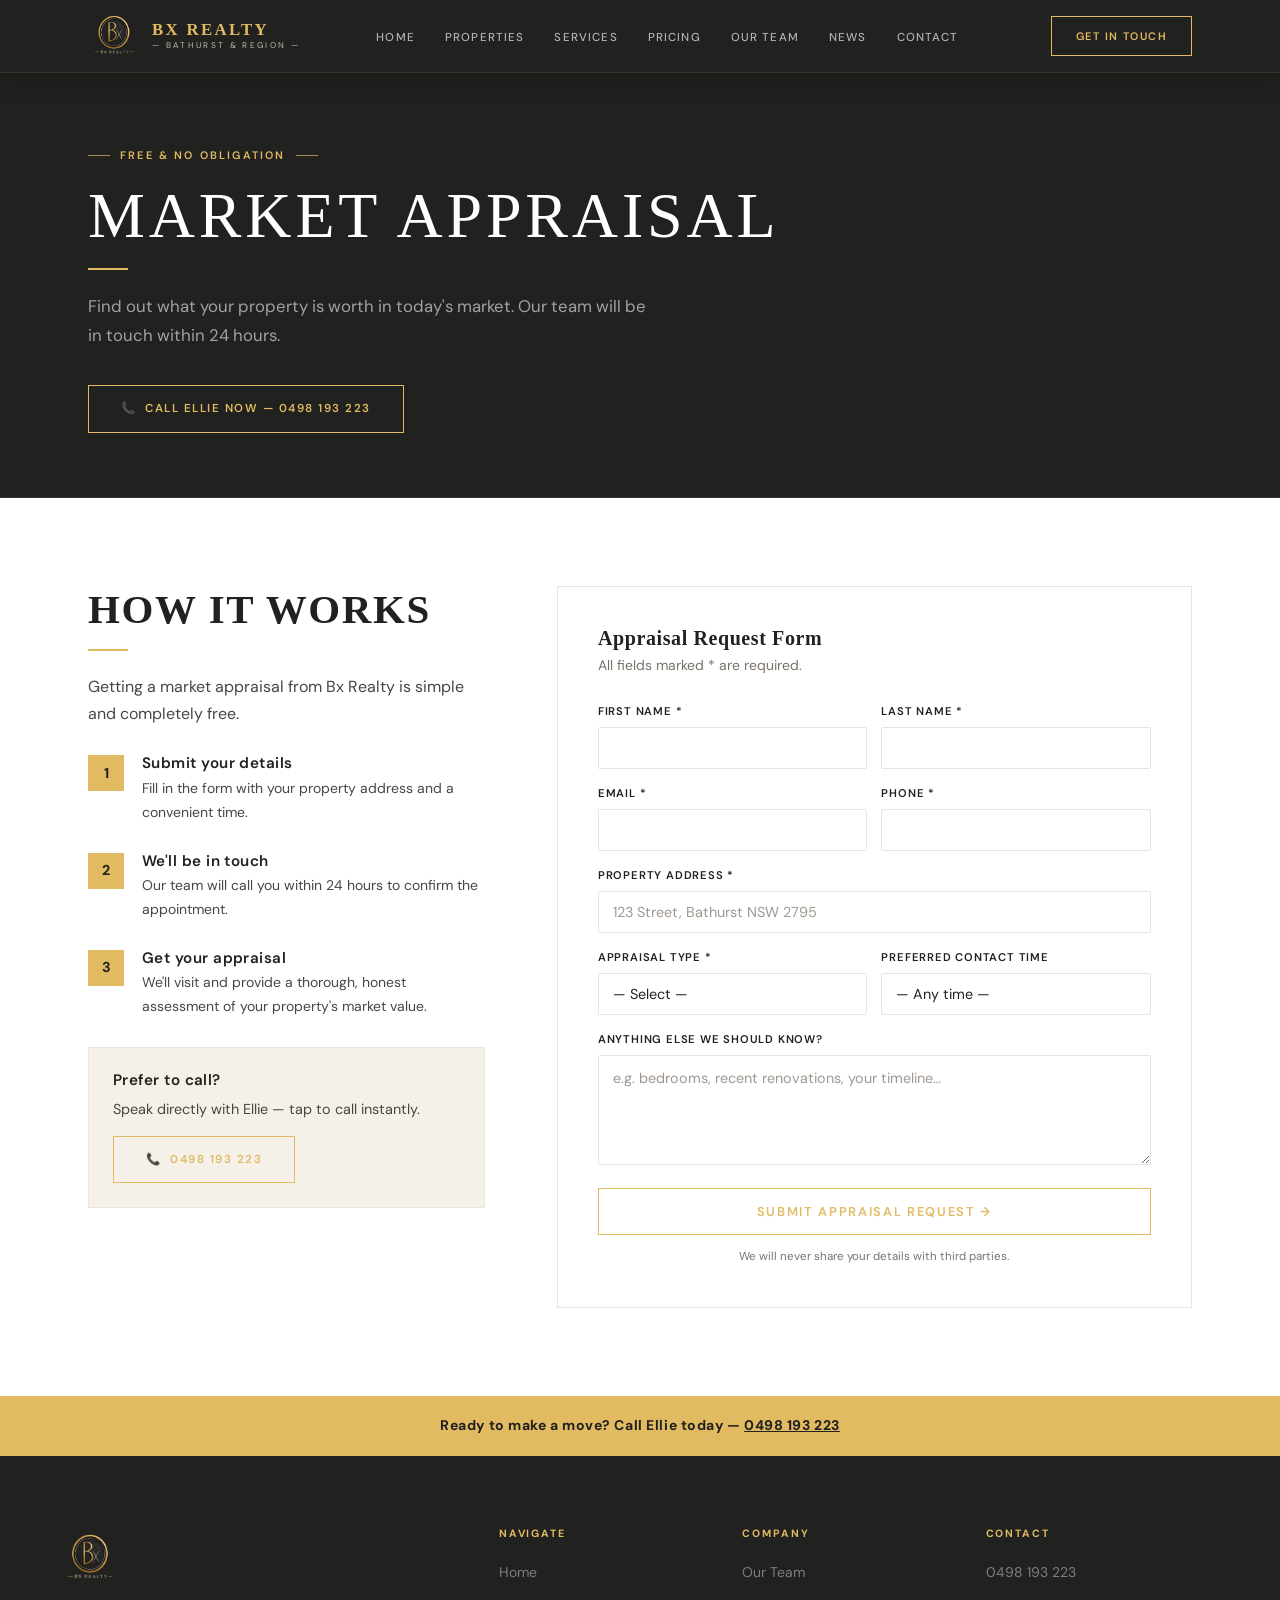
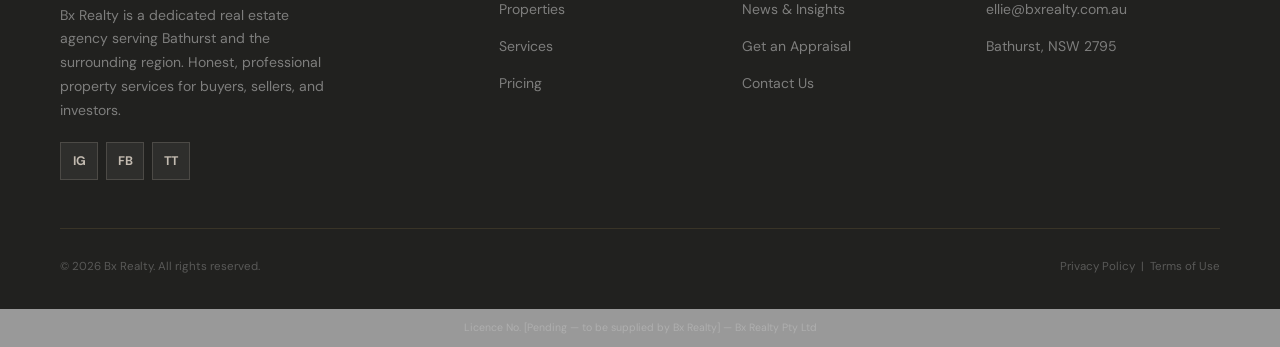
==== appraisal.html @ 663d51fe "Add files via upload" ====
<!DOCTYPE html>
<html lang="en">
<head>
  <meta charset="UTF-8" /><meta name="viewport" content="width=device-width, initial-scale=1.0" />
  <title>Free Market Appraisal — Bx Realty Bathurst</title>
  <link rel="icon" type="image/png" href="assets/images/bxrealty-logo.png" />
  <meta name="theme-color" content="#21211f" />
  <link rel="preconnect" href="https://fonts.googleapis.com" />
  <link href="https://fonts.googleapis.com/css2?family=Cormorant+Garant:ital,wght@0,400;0,500;0,600;0,700;1,400&family=DM+Sans:ital,opsz,wght@0,9..40,400;0,9..40,500;0,9..40,600;0,9..40,700&display=swap" rel="stylesheet" />
  <link rel="stylesheet" href="style.css" />
</head>
<body>
<div id="site-nav"></div>

<div class="page-band">
  <div class="container">
    <span class="label">Free &amp; No Obligation</span>
    <h1>Market Appraisal</h1>
    <span class="rule"></span>
    <p>Find out what your property is worth in today's market. Our team will be in touch within 24 hours.</p>
    <a href="tel:0498193223" class="btn btn-gold" style="margin-top:20px;">&#x1F4DE; &nbsp;Call Ellie Now — 0498 193 223</a>
  </div>
</div>

<section class="section">
  <div class="container">
    <div class="appraisal-layout">
      <div>
        <h2>How It Works</h2>
        <span class="rule"></span>
        <p>Getting a market appraisal from Bx Realty is simple and completely free.</p>
        <div class="appraisal-steps">
          <div class="a-step"><div class="step-n">1</div><div><h4>Submit your details</h4><p>Fill in the form with your property address and a convenient time.</p></div></div>
          <div class="a-step"><div class="step-n">2</div><div><h4>We'll be in touch</h4><p>Our team will call you within 24 hours to confirm the appointment.</p></div></div>
          <div class="a-step"><div class="step-n">3</div><div><h4>Get your appraisal</h4><p>We'll visit and provide a thorough, honest assessment of your property's market value.</p></div></div>
        </div>
        <div style="background:var(--cream);border:1px solid var(--light-grey);padding:24px;">
          <h4 style="margin-bottom:8px;">Prefer to call?</h4>
          <p style="font-size:.9rem;margin-bottom:14px;">Speak directly with Ellie — tap to call instantly.</p>
          <a href="tel:0498193223" class="btn btn-gold">&#x1F4DE; &nbsp;0498 193 223</a>
        </div>
      </div>

      <div class="form-card">
        <h3 style="margin-bottom:4px;">Appraisal Request Form</h3>
        <p style="font-size:.875rem;color:var(--text-muted);margin-bottom:24px;">All fields marked * are required.</p>
        <form id="appraisal-form" novalidate>
          <div class="form-two">
            <div class="fg"><label class="dark" for="ap-fn">First name *</label><input class="fc" type="text" id="ap-fn" required /></div>
            <div class="fg"><label class="dark" for="ap-ln">Last name *</label><input class="fc" type="text" id="ap-ln" required /></div>
          </div>
          <div class="form-two">
            <div class="fg"><label class="dark" for="ap-em">Email *</label><input class="fc" type="email" id="ap-em" required /></div>
            <div class="fg"><label class="dark" for="ap-ph">Phone *</label><input class="fc" type="tel" id="ap-ph" required /></div>
          </div>
          <div class="fg"><label class="dark" for="ap-ad">Property address *</label><input class="fc" type="text" id="ap-ad" placeholder="123 Street, Bathurst NSW 2795" required /></div>
          <div class="form-two">
            <div class="fg">
              <label class="dark" for="ap-ty">Appraisal type *</label>
              <select class="fc" id="ap-ty" required>
                <option value="">— Select —</option>
                <option>Sale appraisal</option>
                <option>Rental appraisal</option>
                <option>Both sale &amp; rental</option>
              </select>
            </div>
            <div class="fg">
              <label class="dark" for="ap-ti">Preferred contact time</label>
              <select class="fc" id="ap-ti">
                <option value="">— Any time —</option>
                <option>Morning (8am – 12pm)</option>
                <option>Afternoon (12pm – 5pm)</option>
                <option>Evening (after 5pm)</option>
              </select>
            </div>
          </div>
          <div class="fg"><label class="dark" for="ap-no">Anything else we should know?</label><textarea class="fc" id="ap-no" placeholder="e.g. bedrooms, recent renovations, your timeline…"></textarea></div>
          <button type="submit" class="btn btn-gold" style="width:100%;font-size:.8rem;padding:14px;">Submit Appraisal Request &rarr;</button>
          <p style="font-size:.72rem;color:var(--text-muted);text-align:center;margin-top:12px;">We will never share your details with third parties.</p>
        </form>
        <div id="ap-success" style="display:none;text-align:center;padding:40px 0;">
          <div style="font-size:2.5rem;margin-bottom:12px;color:var(--gold);">&#x2713;</div>
          <h3 style="margin-bottom:8px;">Request received!</h3>
          <p>Thank you — we'll be in touch within 24 hours.</p>
        </div>
      </div>
    </div>
  </div>
</section>

<div id="site-footer"></div>
<script src="components.js"></script>
<script>
  document.getElementById('appraisal-form').addEventListener('submit', e => {
    e.preventDefault();
    document.getElementById('appraisal-form').style.display = 'none';
    document.getElementById('ap-success').style.display = 'block';
  });
</script>
</body>
</html>
---- style.css ----
/* ============================================================
   BX REALTY — Main Stylesheet
   Brand: Black #21211f · Gold #e1ba62 · Silver #c2bab0
   Typography: Cormorant Garant (display) + DM Sans (body)
   ============================================================ */

/* ── Variables ─────────────────────────────────────────────── */
:root {
  --black:        #21211f;
  --black-mid:    #2c2c29;
  --black-light:  #3a3a36;
  --gold:         #e1ba62;
  --gold-light:   #edcc82;
  --gold-pale:    #f7f0df;
  --gold-dim:     rgba(225,186,98,.14);
  --silver:       #c2bab0;
  --silver-light: #d8d2cb;
  --cream:        #f5f0e8;
  --light-grey:   #e8e4de;
  --mid-grey:     #a09890;
  --dark-grey:    #4a4642;
  --white:        #ffffff;
  --text:         #21211f;
  --text-muted:   #7a736c;

  --font-display: 'Cormorant Garant', Georgia, serif;
  --font-body:    'DM Sans', 'Helvetica Neue', Arial, sans-serif;

  --radius-sm: 2px;
  --radius-md: 6px;
  --radius-lg: 10px;

  --shadow-sm: 0 1px 6px rgba(33,33,31,.08);
  --shadow-md: 0 4px 24px rgba(33,33,31,.13);
  --shadow-lg: 0 12px 52px rgba(33,33,31,.20);

  --max-w:     1160px;
  --nav-h:     72px;
}

/* ── Reset ──────────────────────────────────────────────────── */
*, *::before, *::after { box-sizing: border-box; margin: 0; padding: 0; }
html { scroll-behavior: smooth; }
body {
  font-family: var(--font-body);
  font-size: 16px;
  line-height: 1.7;
  color: var(--text);
  background: var(--white);
  -webkit-font-smoothing: antialiased;
}
img { display: block; max-width: 100%; height: auto; }
a { color: inherit; text-decoration: none; }
ul { list-style: none; }
input, select, textarea, button { font-family: inherit; }

/* ── Utility ────────────────────────────────────────────────── */
.container  { max-width: var(--max-w); margin: 0 auto; padding: 0 28px; }
.section    { padding: 88px 28px; }
.section-cream { background: var(--cream); }
.section-dark  { background: var(--black); }
.sr-only { position: absolute; width: 1px; height: 1px; overflow: hidden; clip: rect(0,0,0,0); }

/* ── Typography ─────────────────────────────────────────────── */
h1, h2, h3, h4 {
  font-family: var(--font-display);
  font-weight: 600;
  line-height: 1.15;
  color: var(--black);
  letter-spacing: 0.03em;
}
h1 { font-size: clamp(2.6rem, 5vw, 4rem); font-weight: 500; text-transform: uppercase; letter-spacing: 0.06em; }
h2 { font-size: clamp(1.9rem, 3.2vw, 2.8rem); text-transform: uppercase; letter-spacing: 0.04em; }
h3 { font-size: 1.25rem; }
h4 { font-size: .95rem; font-family: var(--font-body); font-weight: 600; }
p  { color: var(--dark-grey); margin-bottom: 1rem; }
p:last-child { margin-bottom: 0; }

/* Gold rule */
.rule {
  display: block; width: 40px; height: 2px;
  background: var(--gold); margin: 16px 0 22px;
}
.rule.center { margin-left: auto; margin-right: auto; }

/* Section label — e.g. "— OUR MISSION —" */
.label {
  display: inline-flex; align-items: center; gap: 10px;
  font-family: var(--font-body);
  font-size: .68rem; font-weight: 600;
  letter-spacing: .2em; text-transform: uppercase;
  color: var(--gold); margin-bottom: 14px;
}
.label::before, .label::after {
  content: ''; display: block;
  width: 22px; height: 1px;
  background: var(--gold); opacity: .7;
}

/* ── Buttons ────────────────────────────────────────────────── */
.btn {
  display: inline-flex; align-items: center; justify-content: center; gap: 8px;
  padding: 13px 32px;
  font-family: var(--font-body);
  font-size: .72rem; font-weight: 600;
  letter-spacing: .13em; text-transform: uppercase;
  border: 1px solid transparent;
  border-radius: 0;
  cursor: pointer;
  transition: all .22s ease;
  white-space: nowrap;
  text-decoration: none;
}
.btn:active { transform: scale(.98); }

/* Gold outline — primary action */
.btn-gold   { background: transparent; color: var(--gold); border-color: var(--gold); }
.btn-gold:hover { background: var(--gold); color: var(--black); }

/* White outline — on dark backgrounds */
.btn-white  { background: transparent; color: var(--white); border-color: rgba(255,255,255,.5); }
.btn-white:hover { background: rgba(255,255,255,.1); border-color: var(--white); }

/* Dark fill */
.btn-dark   { background: var(--black); color: var(--white); border-color: var(--black); }
.btn-dark:hover { background: var(--black-mid); }

/* Silver ghost */
.btn-ghost  { background: transparent; color: var(--black); border-color: var(--silver); }
.btn-ghost:hover { border-color: var(--gold); color: var(--gold); }

/* ── Navigation ─────────────────────────────────────────────── */
.site-nav {
  position: sticky; top: 0; z-index: 100;
  background: var(--black);
  border-bottom: 1px solid rgba(225,186,98,.12);
  box-shadow: 0 2px 24px rgba(0,0,0,.35);
}
.nav-inner {
  max-width: var(--max-w); margin: 0 auto; padding: 0 28px;
  display: flex; align-items: center; justify-content: space-between;
  height: var(--nav-h);
}

/* Logo */
.nav-logo { display: flex; align-items: center; gap: 12px; }
.nav-logo img {
  height: 52px; width: auto;
}
.nav-logo-words { display: flex; flex-direction: column; line-height: 1; }
.nav-logo-words strong {
  font-family: var(--font-display); font-size: 1.05rem; font-weight: 600;
  color: var(--gold); letter-spacing: .14em; text-transform: uppercase;
}
.nav-logo-words span {
  font-size: .52rem; color: var(--silver); letter-spacing: .28em;
  text-transform: uppercase; margin-top: 3px;
}

/* Links */
.nav-links { display: flex; align-items: center; gap: 30px; }
.nav-links a {
  font-size: .72rem; font-weight: 500;
  color: rgba(255,255,255,.65);
  letter-spacing: .1em; text-transform: uppercase;
  padding-bottom: 2px;
  border-bottom: 1px solid transparent;
  transition: color .2s, border-color .2s;
}
.nav-links a:hover        { color: var(--white); }
.nav-links a.active       { color: var(--gold); border-bottom-color: var(--gold); }
.nav-cta { margin-left: 16px; padding: 10px 24px; font-size: .68rem; }

/* Hamburger */
.nav-burger {
  display: none; flex-direction: column; gap: 5px;
  background: none; border: none; cursor: pointer; padding: 4px;
}
.nav-burger span { display: block; width: 22px; height: 1.5px; background: var(--silver); transition: .3s; }

/* Mobile drawer */
.nav-drawer {
  display: none; flex-direction: column;
  background: var(--black-mid);
  border-top: 1px solid rgba(225,186,98,.1);
}
.nav-drawer.open { display: flex; }
.nav-drawer a {
  padding: 13px 28px; font-size: .72rem; font-weight: 500;
  color: rgba(255,255,255,.65); letter-spacing: .1em; text-transform: uppercase;
  border-bottom: 1px solid rgba(255,255,255,.05);
  transition: color .15s, background .15s;
}
.nav-drawer a:hover { color: var(--gold); background: rgba(225,186,98,.04); }
.nav-drawer-cta { padding: 16px 28px; }
.nav-drawer-cta .btn-gold { width: 100%; justify-content: center; }

/* ── Hero ────────────────────────────────────────────────────── */
.hero {
  background: var(--black);
  position: relative; overflow: hidden;
  min-height: 600px;
  display: flex; align-items: stretch;
}
/* Decorative gold ring — nod to the circular logo mark */
.hero::after {
  content: ''; pointer-events: none;
  position: absolute; right: -160px; top: 50%; transform: translateY(-50%);
  width: 740px; height: 740px; border-radius: 50%;
  border: 110px solid rgba(225,186,98,.045); z-index: 1;
}
.hero-inner {
  position: relative; z-index: 2;
  width: 100%; max-width: var(--max-w); margin: 0 auto;
  padding: 0 28px;
  display: grid; grid-template-columns: 1fr 1fr;
  min-height: 600px; align-items: stretch;
}
.hero-text {
  display: flex; flex-direction: column; justify-content: center;
  padding: 88px 60px 88px 0;
}
.hero-text h1 { color: var(--white); }
.hero-text p  { color: rgba(255,255,255,.62); font-size: 1rem; max-width: 380px; margin-bottom: 36px; }
.hero-actions { display: flex; gap: 14px; flex-wrap: wrap; }
.hero-stats {
  display: flex; gap: 32px;
  margin-top: 52px; padding-top: 30px;
  border-top: 1px solid rgba(255,255,255,.1);
}
.hero-stat strong {
  display: block; font-family: var(--font-display);
  font-size: 2rem; font-weight: 600; color: var(--gold); line-height: 1;
}
.hero-stat span { font-size: .65rem; color: var(--silver); text-transform: uppercase; letter-spacing: .14em; }

/* Appraisal card — right panel */
.hero-aside {
  display: flex; align-items: center;
  padding: 52px 0 52px 56px;
  border-left: 1px solid rgba(225,186,98,.16);
}
.hero-card {
  width: 100%;
  background: var(--black-mid);
  border: 1px solid rgba(225,186,98,.2);
  padding: 36px 32px;
}
.hero-card h3 {
  font-family: var(--font-display); font-size: 1.4rem;
  color: var(--white); letter-spacing: .03em; margin-bottom: 4px;
}
.hero-card > p { font-size: .875rem; color: var(--silver); margin-bottom: 20px; }

/* ── Form ─────────────────────────────────────────────────────── */
.fg { margin-bottom: 15px; }
.fg label { display: block; font-size: .7rem; font-weight: 600; letter-spacing: .07em; text-transform: uppercase; margin-bottom: 6px; }
.fg label.light { color: var(--silver); }
.fg label.dark  { color: var(--black); }
.fc {
  width: 100%; padding: 11px 14px;
  font-size: .9rem; color: var(--text);
  background: var(--white); border: 1px solid var(--light-grey);
  border-radius: var(--radius-sm);
  transition: border-color .2s, box-shadow .2s;
  -webkit-appearance: none; appearance: none;
}
.fc:focus { outline: none; border-color: var(--gold); box-shadow: 0 0 0 3px rgba(225,186,98,.13); }
.fc::placeholder { color: var(--mid-grey); }
textarea.fc { resize: vertical; min-height: 110px; line-height: 1.55; }
select.fc { cursor: pointer; }
.fc.dark-input {
  background: var(--black-light); border-color: rgba(225,186,98,.22);
  color: var(--white);
}
.fc.dark-input::placeholder { color: rgba(194,186,176,.4); }
.fc.dark-input:focus { border-color: var(--gold); }
.form-two { display: grid; grid-template-columns: 1fr 1fr; gap: 14px; }

/* ── Page Header Band ─────────────────────────────────────────── */
.page-band {
  background: var(--black);
  padding: 64px 28px;
  border-bottom: 1px solid rgba(225,186,98,.12);
}
.page-band h1 { color: var(--white); }
.page-band p  { color: rgba(255,255,255,.58); max-width: 560px; font-size: 1.05rem; margin-top: 4px; }

/* ── Listing Cards ─────────────────────────────────────────────── */
.listing-grid { display: grid; grid-template-columns: repeat(3,1fr); gap: 22px; }
.listing-card {
  background: var(--white); border: 1px solid var(--light-grey);
  transition: border-color .25s, box-shadow .25s;
}
.listing-card:hover { border-color: var(--gold); box-shadow: var(--shadow-md); }
.listing-img {
  position: relative; aspect-ratio: 16/10; overflow: hidden;
  background: var(--cream);
}
.listing-img img { width: 100%; height: 100%; object-fit: cover; transition: transform .5s; }
.listing-card:hover .listing-img img { transform: scale(1.04); }
.listing-img-ph {
  width: 100%; height: 100%; display: flex; align-items: center;
  justify-content: center; color: var(--mid-grey); font-size: .8rem; font-style: italic;
}
.badge {
  position: absolute; top: 0; left: 0;
  background: var(--gold); color: var(--black);
  font-size: .62rem; font-weight: 700; letter-spacing: .12em;
  text-transform: uppercase; padding: 6px 14px;
}
.badge.rent { background: var(--black); color: var(--gold); }
.badge.sold { background: var(--silver); color: var(--black); }
.listing-body { padding: 20px; }
.listing-price {
  font-family: var(--font-display); font-size: 1.35rem;
  font-weight: 600; color: var(--black); margin-bottom: 3px;
}
.listing-addr { font-size: .875rem; color: var(--text-muted); margin-bottom: 14px; }
.listing-feats {
  display: flex; gap: 16px; font-size: .78rem; color: var(--dark-grey);
  padding-top: 13px; border-top: 1px solid var(--light-grey);
}

/* ── Services ──────────────────────────────────────────────────── */
/* Hairline grid — matches the dark luxury brand feel */
.services-grid { display: grid; grid-template-columns: repeat(3,1fr); gap: 1px; background: var(--light-grey); }
.service-card {
  background: var(--white); padding: 40px 32px;
  transition: background .25s;
}
.service-card:hover { background: var(--cream); }
.service-icon {
  width: 52px; height: 52px; border: 1px solid rgba(225,186,98,.5);
  display: flex; align-items: center; justify-content: center;
  font-size: 1.4rem; margin-bottom: 20px; color: var(--gold);
}
.service-card h3 { margin-bottom: 10px; }
.service-card p  { font-size: .9rem; }

/* ── About strip ────────────────────────────────────────────────── */
.about-grid { display: grid; grid-template-columns: 1fr 1fr; gap: 72px; align-items: center; }
.about-img-ph {
  background: var(--cream); border: 1px solid var(--light-grey);
  aspect-ratio: 4/3;
  display: flex; align-items: center; justify-content: center;
  color: var(--mid-grey); font-size: .875rem; font-style: italic;
}
.check-list { display: flex; flex-direction: column; gap: 12px; margin: 22px 0; }
.check-item { display: flex; align-items: flex-start; gap: 12px; font-size: .9rem; color: var(--dark-grey); }
.check-icon {
  width: 20px; height: 20px; background: var(--gold); flex-shrink: 0;
  display: flex; align-items: center; justify-content: center;
  font-size: .62rem; color: var(--black); font-weight: 700; margin-top: 3px;
}

/* ── Testimonials ───────────────────────────────────────────────── */
.testi-grid { display: grid; grid-template-columns: repeat(3,1fr); gap: 22px; }
.testi-card {
  padding: 30px; border: 1px solid var(--light-grey);
  transition: border-color .25s;
}
.testi-card:hover { border-color: var(--gold); }
.testi-stars { color: var(--gold); font-size: .85rem; letter-spacing: 3px; margin-bottom: 14px; }
.testi-card blockquote {
  font-family: var(--font-display); font-style: italic;
  font-size: 1rem; color: var(--dark-grey); line-height: 1.7; margin-bottom: 18px;
}
.testi-author { font-size: .78rem; font-weight: 600; color: var(--black); letter-spacing: .06em; text-transform: uppercase; }
.testi-source { font-size: .72rem; color: var(--silver); }

/* ── Team ───────────────────────────────────────────────────────── */
.team-grid { display: grid; grid-template-columns: repeat(3,1fr); gap: 22px; }
.team-card {
  background: var(--white); padding: 36px 28px; text-align: center;
  border: 1px solid var(--light-grey);
  transition: border-color .25s, box-shadow .25s;
}
.team-card:hover { border-color: var(--gold); box-shadow: var(--shadow-md); }
.team-avatar {
  width: 92px; height: 92px; border-radius: 50%;
  margin: 0 auto 18px; overflow: hidden;
  border: 2px solid var(--gold); background: var(--cream);
}
.team-avatar-init {
  width: 100%; height: 100%; background: var(--black);
  display: flex; align-items: center; justify-content: center;
  font-family: var(--font-display); font-size: 1.6rem; font-weight: 600; color: var(--gold);
}
.team-card h3 { margin-bottom: 4px; font-size: 1.05rem; }
.team-role {
  font-size: .68rem; font-weight: 600; letter-spacing: .16em;
  text-transform: uppercase; color: var(--gold);
  display: block; margin-bottom: 12px;
}
.team-card > p { font-size: .875rem; margin-bottom: 18px; }
.team-links { display: flex; justify-content: center; gap: 10px; flex-wrap: wrap; }
.team-link {
  font-size: .7rem; font-weight: 600; color: var(--black);
  padding: 7px 14px; border: 1px solid var(--light-grey);
  letter-spacing: .06em; transition: border-color .2s, color .2s;
}
.team-link.call { background: var(--gold); color: var(--black); border-color: var(--gold); }
.team-link.call:hover { background: var(--gold-light); }
.team-link:not(.call):hover { border-color: var(--gold); color: var(--gold); }

/* ── Pricing ────────────────────────────────────────────────────── */
.pricing-grid { display: grid; grid-template-columns: 1fr 1fr; gap: 22px; max-width: 800px; margin: 0 auto; }
.pricing-card { background: var(--white); border: 1px solid var(--light-grey); padding: 40px 32px; }
.pricing-card.featured { border-color: var(--gold); }
.pricing-tag { font-size: .66rem; font-weight: 700; letter-spacing: .18em; text-transform: uppercase; color: var(--gold); margin-bottom: 10px; display: block; }
.pricing-name { font-family: var(--font-display); font-size: 1.5rem; text-transform: uppercase; letter-spacing: .03em; margin-bottom: 24px; }
.pricing-card ul { margin-bottom: 26px; }
.pricing-card li { display: flex; gap: 10px; font-size: .875rem; color: var(--dark-grey); padding: 8px 0; border-bottom: 1px solid var(--light-grey); }
.pricing-card li:last-child { border-bottom: none; }
.tick { color: var(--gold); font-weight: 700; flex-shrink: 0; }

/* ── Appraisal page ─────────────────────────────────────────────── */
.appraisal-layout { display: grid; grid-template-columns: 1fr 1.6fr; gap: 72px; align-items: start; }
.appraisal-steps { margin: 28px 0; }
.a-step { display: flex; gap: 18px; margin-bottom: 28px; }
.step-n {
  width: 36px; height: 36px; background: var(--gold); color: var(--black);
  display: flex; align-items: center; justify-content: center;
  font-weight: 700; font-size: .9rem; flex-shrink: 0;
}
.a-step h4 { margin-bottom: 4px; }
.a-step p  { font-size: .875rem; }
.form-card { background: var(--white); border: 1px solid var(--light-grey); padding: 40px; }

/* ── Contact ────────────────────────────────────────────────────── */
.contact-layout { display: grid; grid-template-columns: 1fr 1.4fr; gap: 64px; align-items: start; }
.c-details { margin: 22px 0; }
.c-item { display: flex; align-items: flex-start; gap: 14px; margin-bottom: 20px; font-size: .9rem; color: var(--dark-grey); }
.c-icon {
  width: 40px; height: 40px; background: var(--black); color: var(--gold);
  display: flex; align-items: center; justify-content: center; flex-shrink: 0; font-size: .95rem;
}
.c-label { font-size: .68rem; font-weight: 600; text-transform: uppercase; letter-spacing: .1em; color: var(--black); margin-bottom: 2px; display: block; }

/* ── Blog cards ─────────────────────────────────────────────────── */
.blog-grid { display: grid; grid-template-columns: repeat(3,1fr); gap: 22px; }
.blog-card { border: 1px solid var(--light-grey); transition: border-color .25s, box-shadow .25s; }
.blog-card:hover { border-color: var(--gold); box-shadow: var(--shadow-md); }
.blog-thumb { aspect-ratio: 16/9; overflow: hidden; background: var(--cream); display: flex; align-items: center; justify-content: center; color: var(--mid-grey); font-style: italic; font-size: .8rem; }
.blog-thumb img { width: 100%; height: 100%; object-fit: cover; transition: transform .5s; }
.blog-card:hover .blog-thumb img { transform: scale(1.04); }
.blog-body { padding: 22px; }
.blog-tag { font-size: .62rem; font-weight: 700; letter-spacing: .16em; text-transform: uppercase; color: var(--gold); margin-bottom: 8px; display: block; }
.blog-card h3 { font-size: .95rem; margin-bottom: 8px; }
.blog-card p  { font-size: .875rem; margin-bottom: 10px; }
.blog-meta { font-size: .72rem; color: var(--silver); }

/* ── Section header helpers ─────────────────────────────────────── */
.sh { margin-bottom: 52px; }
.sh.center { text-align: center; }
.sh.center .rule { margin-left: auto; margin-right: auto; }
.sh.center p { margin: 0 auto; }
.sh.split { display: flex; justify-content: space-between; align-items: flex-end; flex-wrap: wrap; gap: 16px; }
.sh p { font-size: 1rem; color: var(--dark-grey); max-width: 540px; margin-top: 0; }

/* ── Dark section text overrides ────────────────────────────────── */
.section-dark h2 { color: var(--white); }
.section-dark p  { color: rgba(255,255,255,.6); }

/* ── CTA bar ────────────────────────────────────────────────────── */
.cta-bar { background: var(--gold); padding: 18px 28px; text-align: center; }
.cta-bar p { color: var(--black); font-weight: 700; margin: 0; font-size: .875rem; letter-spacing: .04em; }
.cta-bar a { color: var(--black); font-weight: 800; text-decoration: underline; }

/* ── Social links ───────────────────────────────────────────────── */
.social-links { display: flex; gap: 8px; }
.social-link {
  width: 38px; height: 38px;
  background: rgba(255,255,255,.06); border: 1px solid rgba(194,186,176,.2);
  display: flex; align-items: center; justify-content: center;
  font-size: .78rem; font-weight: 700; color: var(--silver);
  transition: background .2s, color .2s, border-color .2s;
}
.social-link:hover { background: var(--gold); color: var(--black); border-color: var(--gold); }

/* ── Footer ─────────────────────────────────────────────────────── */
.site-footer { background: var(--black); padding: 72px 28px 32px; }
.footer-grid {
  max-width: var(--max-w); margin: 0 auto;
  display: grid; grid-template-columns: 2fr 1fr 1fr 1.2fr; gap: 48px;
  padding-bottom: 48px; margin-bottom: 28px;
  border-bottom: 1px solid rgba(225,186,98,.12);
}
.footer-logo img {
  height: 60px; width: auto;
}
.footer-brand p { font-size: .875rem; color: rgba(255,255,255,.42); margin: 16px 0 20px; max-width: 280px; }
.footer-col h4 {
  color: var(--gold); font-size: .66rem; font-weight: 700;
  text-transform: uppercase; letter-spacing: .18em;
  font-family: var(--font-body); margin-bottom: 18px;
}
.footer-col ul { display: flex; flex-direction: column; gap: 10px; }
.footer-col li a { font-size: .875rem; color: rgba(255,255,255,.42); transition: color .2s; }
.footer-col li a:hover { color: var(--gold); }
.footer-bottom {
  max-width: var(--max-w); margin: 0 auto;
  display: flex; justify-content: space-between; align-items: center;
  font-size: .72rem; color: rgba(255,255,255,.25);
  flex-wrap: wrap; gap: 8px;
}
.footer-bottom a { color: rgba(255,255,255,.25); }
.footer-bottom a:hover { color: var(--gold); }
.licence-bar {
  background: rgba(0,0,0,.4); padding: 10px 28px;
  text-align: center; font-size: .66rem; color: rgba(255,255,255,.22);
}

/* ── Responsive ─────────────────────────────────────────────────── */
@media (max-width: 960px) {
  .hero-inner      { grid-template-columns: 1fr; }
  .hero-text       { padding: 64px 24px 0; }
  .hero-aside      { padding: 36px 24px 64px; border-left: none; border-top: 1px solid rgba(225,186,98,.16); }
  .listing-grid    { grid-template-columns: repeat(2,1fr); }
  .team-grid       { grid-template-columns: repeat(2,1fr); }
  .testi-grid      { grid-template-columns: 1fr; }
  .services-grid   { grid-template-columns: repeat(2,1fr); }
  .about-grid      { grid-template-columns: 1fr; gap: 40px; }
  .contact-layout  { grid-template-columns: 1fr; }
  .appraisal-layout{ grid-template-columns: 1fr; }
  .footer-grid     { grid-template-columns: 1fr 1fr; gap: 32px; }
  .nav-links, .nav-cta { display: none; }
  .nav-burger      { display: flex; }
  .pricing-grid    { grid-template-columns: 1fr; max-width: 440px; }
  .blog-grid       { grid-template-columns: repeat(2,1fr); }
}
@media (max-width: 600px) {
  .section         { padding: 60px 20px; }
  .listing-grid    { grid-template-columns: 1fr; }
  .team-grid       { grid-template-columns: 1fr; }
  .services-grid   { grid-template-columns: 1fr; }
  .footer-grid     { grid-template-columns: 1fr; gap: 24px; }
  .form-two        { grid-template-columns: 1fr; }
  .hero-stats      { gap: 20px; flex-wrap: wrap; }
  .blog-grid       { grid-template-columns: 1fr; }
  .footer-bottom   { flex-direction: column; text-align: center; }
}
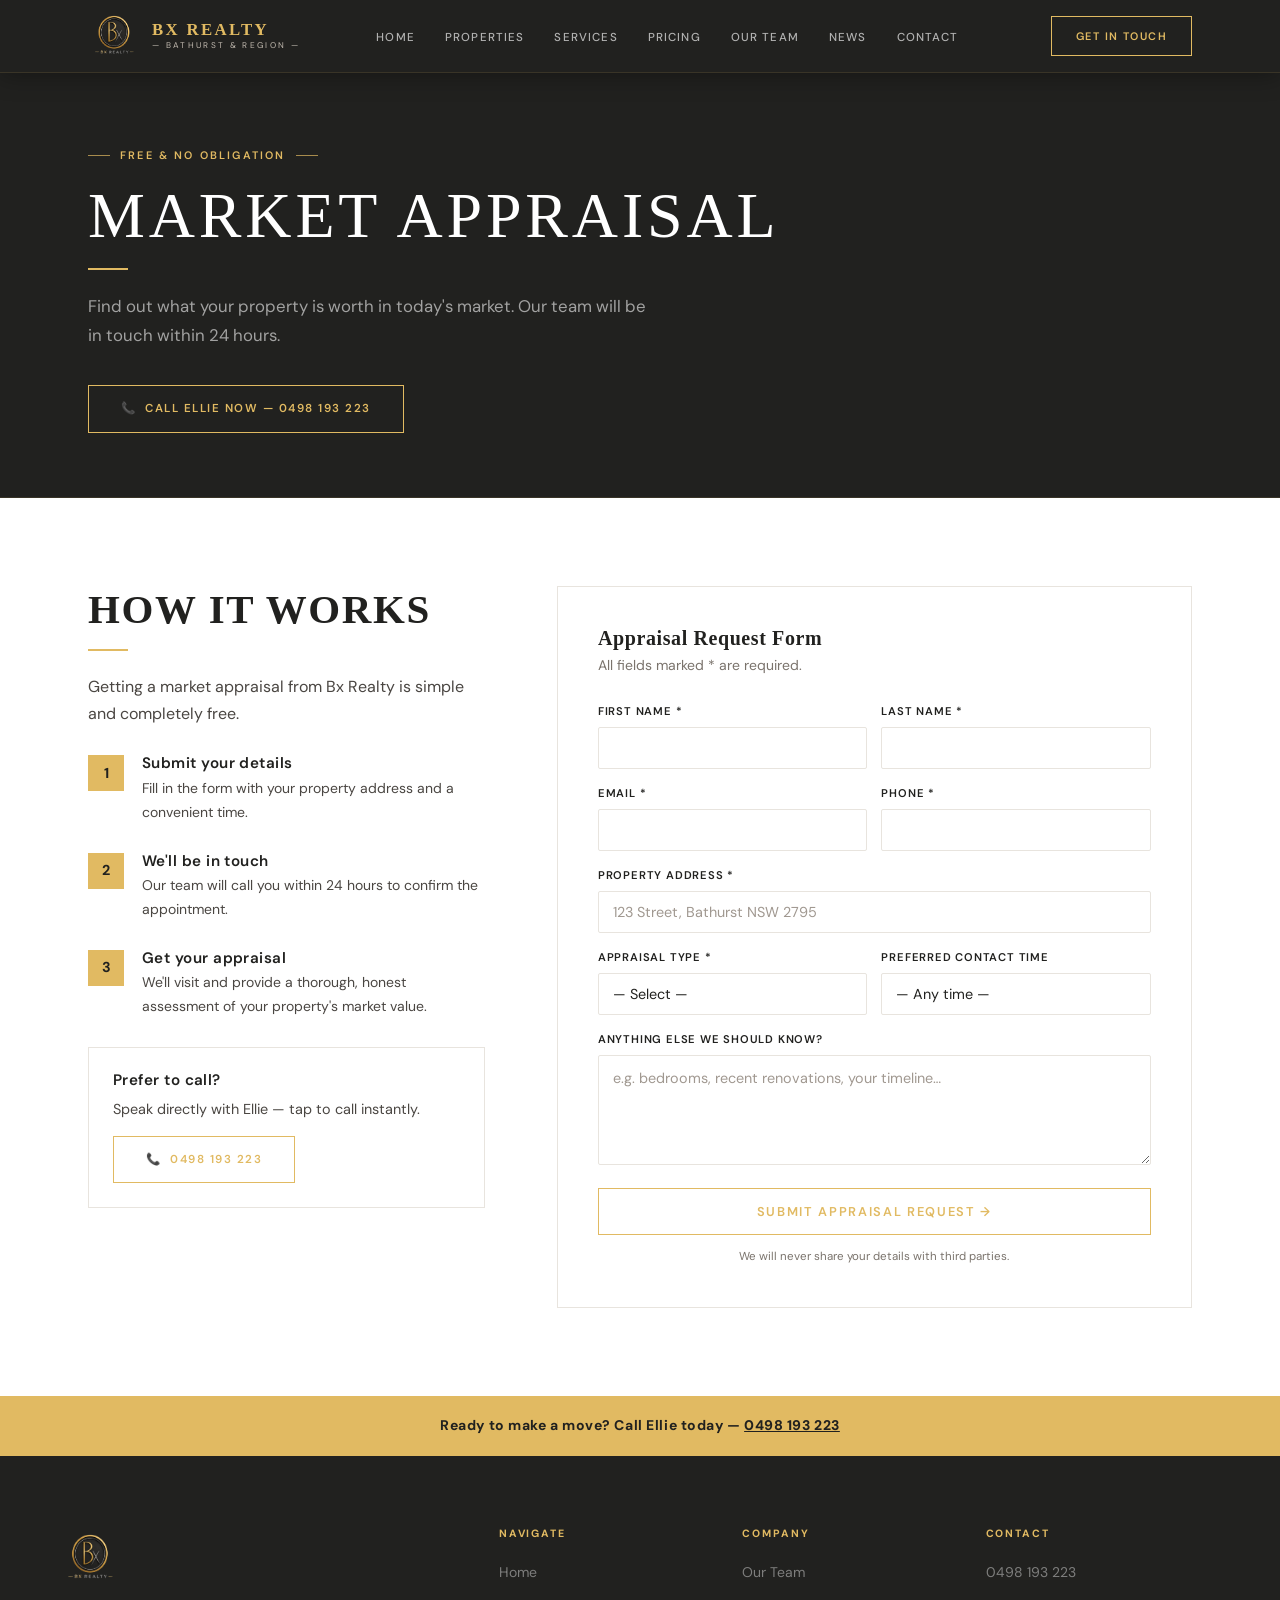
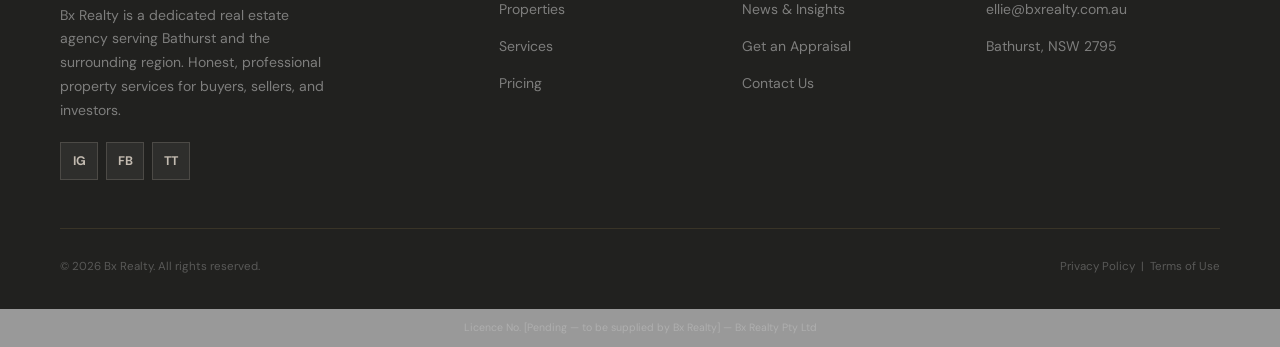
==== commit 995caf8f: "Add files via upload" ====
--- a/appraisal.html
+++ b/appraisal.html
@@ -34,7 +34,7 @@
           <div class="a-step"><div class="step-n">2</div><div><h4>We'll be in touch</h4><p>Our team will call you within 24 hours to confirm the appointment.</p></div></div>
           <div class="a-step"><div class="step-n">3</div><div><h4>Get your appraisal</h4><p>We'll visit and provide a thorough, honest assessment of your property's market value.</p></div></div>
         </div>
-        <div style="background:var(--cream);border:1px solid var(--light-grey);padding:24px;">
+        <div style="background:var(--white);border:1px solid var(--light-grey);padding:24px;">
           <h4 style="margin-bottom:8px;">Prefer to call?</h4>
           <p style="font-size:.9rem;margin-bottom:14px;">Speak directly with Ellie — tap to call instantly.</p>
           <a href="tel:0498193223" class="btn btn-gold">&#x1F4DE; &nbsp;0498 193 223</a>
--- a/style.css
+++ b/style.css
@@ -57,7 +57,11 @@
 /* ── Utility ────────────────────────────────────────────────── */
 .container  { max-width: var(--max-w); margin: 0 auto; padding: 0 28px; }
 .section    { padding: 88px 28px; }
-.section-cream { background: var(--cream); }
+.section-cream {
+  background: var(--white);
+  border-top: 1px solid var(--light-grey);
+  border-bottom: 1px solid var(--light-grey);
+}
 .section-dark  { background: var(--black); }
 .sr-only { position: absolute; width: 1px; height: 1px; overflow: hidden; clip: rect(0,0,0,0); }
 
@@ -295,7 +299,7 @@
 .listing-card:hover { border-color: var(--gold); box-shadow: var(--shadow-md); }
 .listing-img {
   position: relative; aspect-ratio: 16/10; overflow: hidden;
-  background: var(--cream);
+  background: var(--white);
 }
 .listing-img img { width: 100%; height: 100%; object-fit: cover; transition: transform .5s; }
 .listing-card:hover .listing-img img { transform: scale(1.04); }
@@ -325,11 +329,12 @@
 /* ── Services ──────────────────────────────────────────────────── */
 /* Hairline grid — matches the dark luxury brand feel */
 .services-grid { display: grid; grid-template-columns: repeat(3,1fr); gap: 1px; background: var(--light-grey); }
+.services-grid.two-col { grid-template-columns: repeat(2,1fr); max-width: 760px; margin: 0 auto; }
 .service-card {
   background: var(--white); padding: 40px 32px;
   transition: background .25s;
 }
-.service-card:hover { background: var(--cream); }
+.service-card:hover { background: var(--gold-pale); }
 .service-icon {
   width: 52px; height: 52px; border: 1px solid rgba(225,186,98,.5);
   display: flex; align-items: center; justify-content: center;
@@ -341,7 +346,8 @@
 /* ── About strip ────────────────────────────────────────────────── */
 .about-grid { display: grid; grid-template-columns: 1fr 1fr; gap: 72px; align-items: center; }
 .about-img-ph {
-  background: var(--cream); border: 1px solid var(--light-grey);
+  background: var(--light-grey);
+  border: 1px solid var(--light-grey);
   aspect-ratio: 4/3;
   display: flex; align-items: center; justify-content: center;
   color: var(--mid-grey); font-size: .875rem; font-style: italic;
@@ -380,7 +386,7 @@
 .team-avatar {
   width: 92px; height: 92px; border-radius: 50%;
   margin: 0 auto 18px; overflow: hidden;
-  border: 2px solid var(--gold); background: var(--cream);
+  border: 2px solid var(--gold); background: var(--white);
 }
 .team-avatar-init {
   width: 100%; height: 100%; background: var(--black);
@@ -442,7 +448,7 @@
 .blog-grid { display: grid; grid-template-columns: repeat(3,1fr); gap: 22px; }
 .blog-card { border: 1px solid var(--light-grey); transition: border-color .25s, box-shadow .25s; }
 .blog-card:hover { border-color: var(--gold); box-shadow: var(--shadow-md); }
-.blog-thumb { aspect-ratio: 16/9; overflow: hidden; background: var(--cream); display: flex; align-items: center; justify-content: center; color: var(--mid-grey); font-style: italic; font-size: .8rem; }
+.blog-thumb { aspect-ratio: 16/9; overflow: hidden; background: var(--white); display: flex; align-items: center; justify-content: center; color: var(--mid-grey); font-style: italic; font-size: .8rem; }
 .blog-thumb img { width: 100%; height: 100%; object-fit: cover; transition: transform .5s; }
 .blog-card:hover .blog-thumb img { transform: scale(1.04); }
 .blog-body { padding: 22px; }
